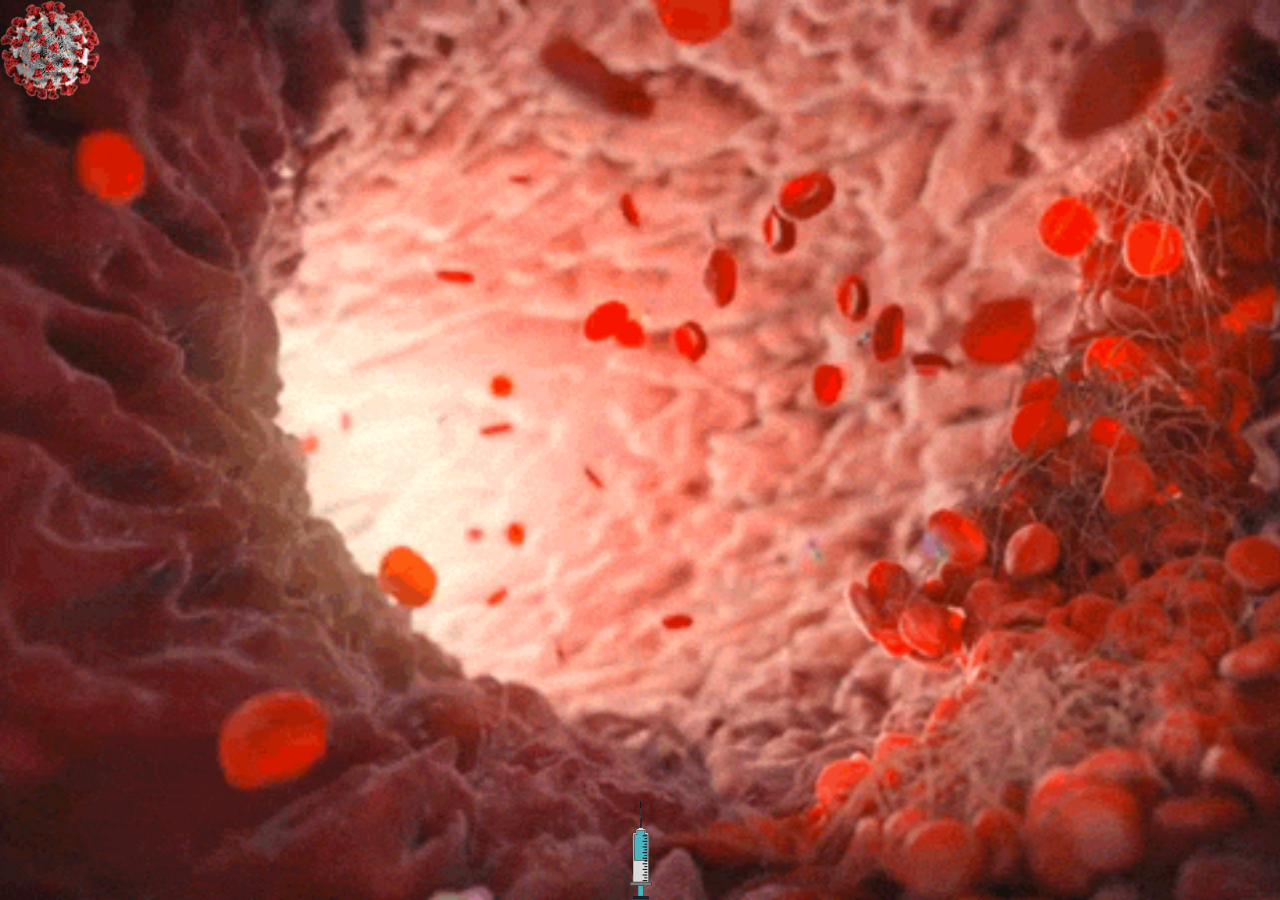
==== 2-corona-killer/index.html @ 263fd3cb "corona killer start" ====
<!DOCTYPE html>
<html lang="en">
<head>
    <meta charset="UTF-8">
    <meta name="viewport" content="width=device-width, initial-scale=1.0">
    <title>Corona Killer</title>
    <link rel="stylesheet" href="./css/style.css">
</head>
<body>
    <!-- div#container>div#pointsDiv+div#injection -->
    <div id="container">
        <div id="pointsDiv"></div>
        <div id="injection"></div>


        <div class="corona"></div>

    </div>





    <script src="./js/script.js"></script>
</body>
</html>
---- 2-corona-killer/css/style.css ----
*{
   padding: 0;
   margin: 0; 
   box-sizing: border-box;
}

body{
    overflow: hidden;
}

#container{
    width: 100vw;
    height: 100vh;
    background-image: url('../imgs/container.gif');
    background-repeat: no-repeat;
    background-size: cover;
    overflow: hidden;
}

#injection{
    position: absolute;
    width: 25px;
    height: 100px;
    bottom: 0;
    left: calc(50% - 12.5px);
    background-image: url('../imgs/syring.png');
    background-size: cover;
    background-repeat: no-repeat;
    background-position-y: center;

}

.corona{
    position: absolute;
    width: 100px;
    height: 100px;
    background-image: url('../imgs/coronavirus.png');
    background-repeat: no-repeat;
    background-size: cover;
}
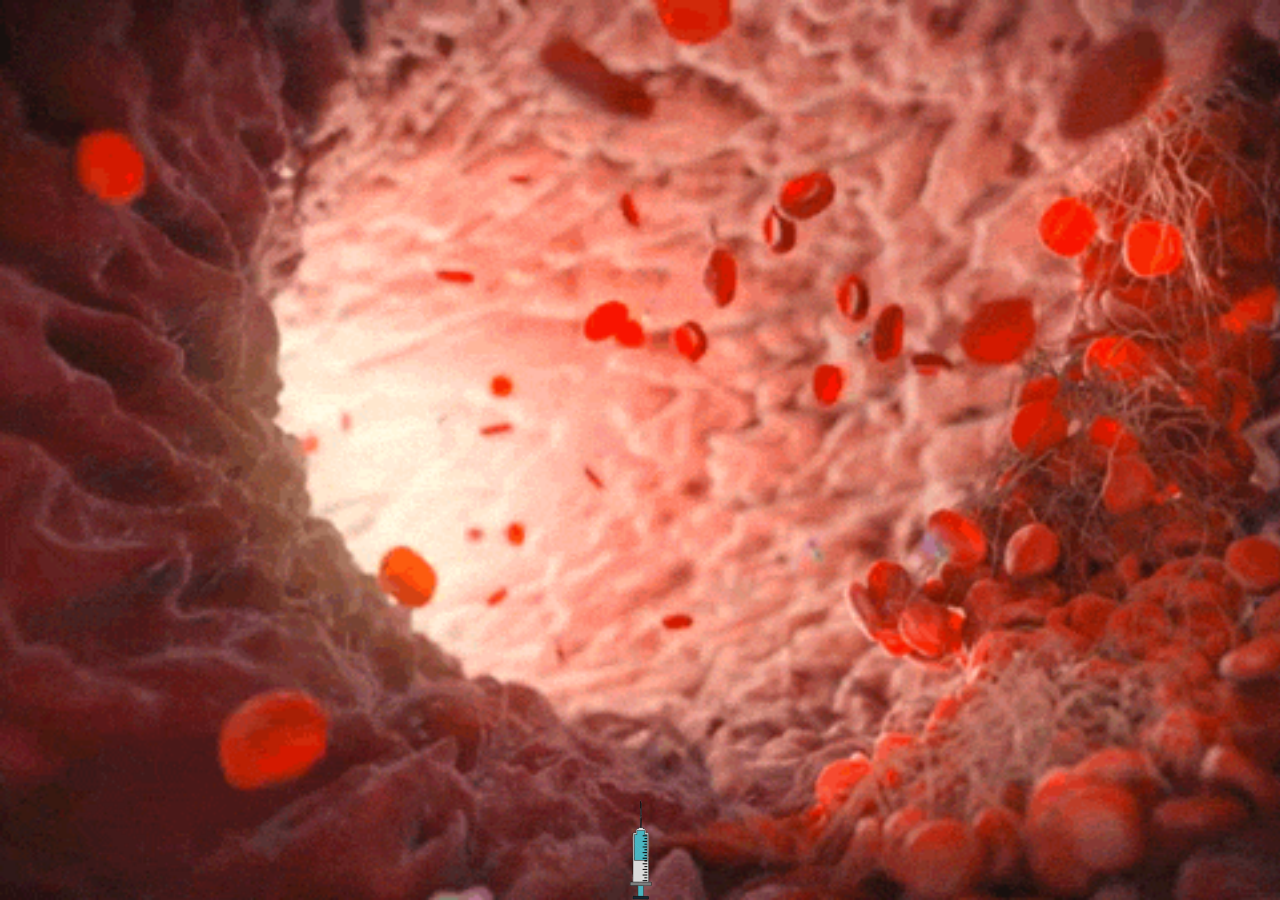
==== commit b138d16e: "move corona down" ====
--- a/2-corona-killer/index.html
+++ b/2-corona-killer/index.html
@@ -13,7 +13,7 @@
         <div id="injection"></div>
 
 
-        <div class="corona"></div>
+        <!-- <div class="corona"></div> -->
 
     </div>
 
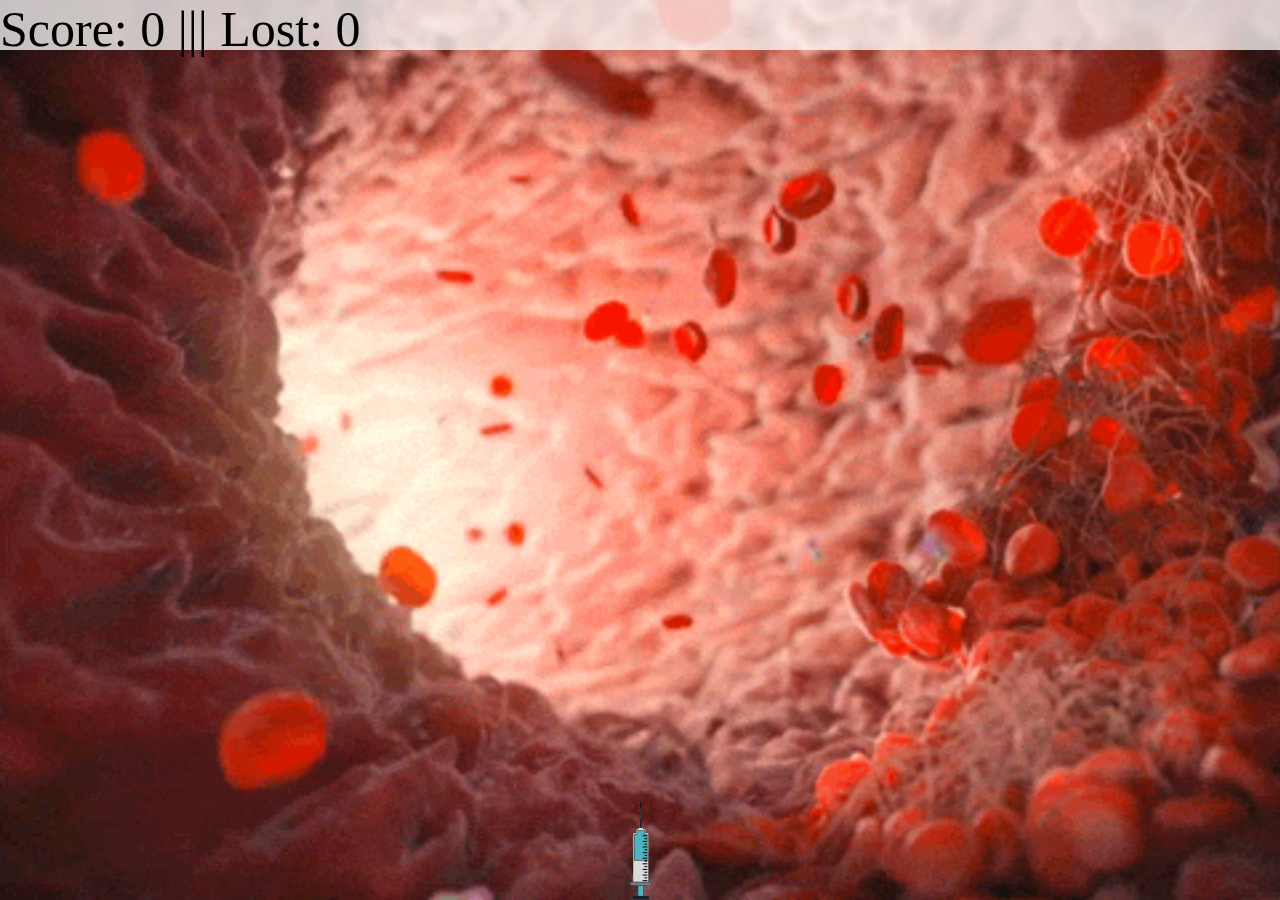
==== commit e2d00388: "corona killer done" ====
--- a/2-corona-killer/index.html
+++ b/2-corona-killer/index.html
@@ -9,7 +9,7 @@
 <body>
     <!-- div#container>div#pointsDiv+div#injection -->
     <div id="container">
-        <div id="pointsDiv"></div>
+        <div id="pointsDiv">Score: 0 ||| Lost: 0</div>
         <div id="injection"></div>
 
 
--- a/2-corona-killer/css/style.css
+++ b/2-corona-killer/css/style.css
@@ -37,4 +37,18 @@
     background-image: url('../imgs/coronavirus.png');
     background-repeat: no-repeat;
     background-size: cover;
+}
+
+.bullet{
+    position: absolute;
+    width: 2px;
+    height: 10px;
+    background-color: white;
+    bottom: 100px;
+}
+
+#pointsDiv{
+background-color: rgba(255, 255, 255, 0.747);
+font-size: 50px;
+height: 50px;
 }